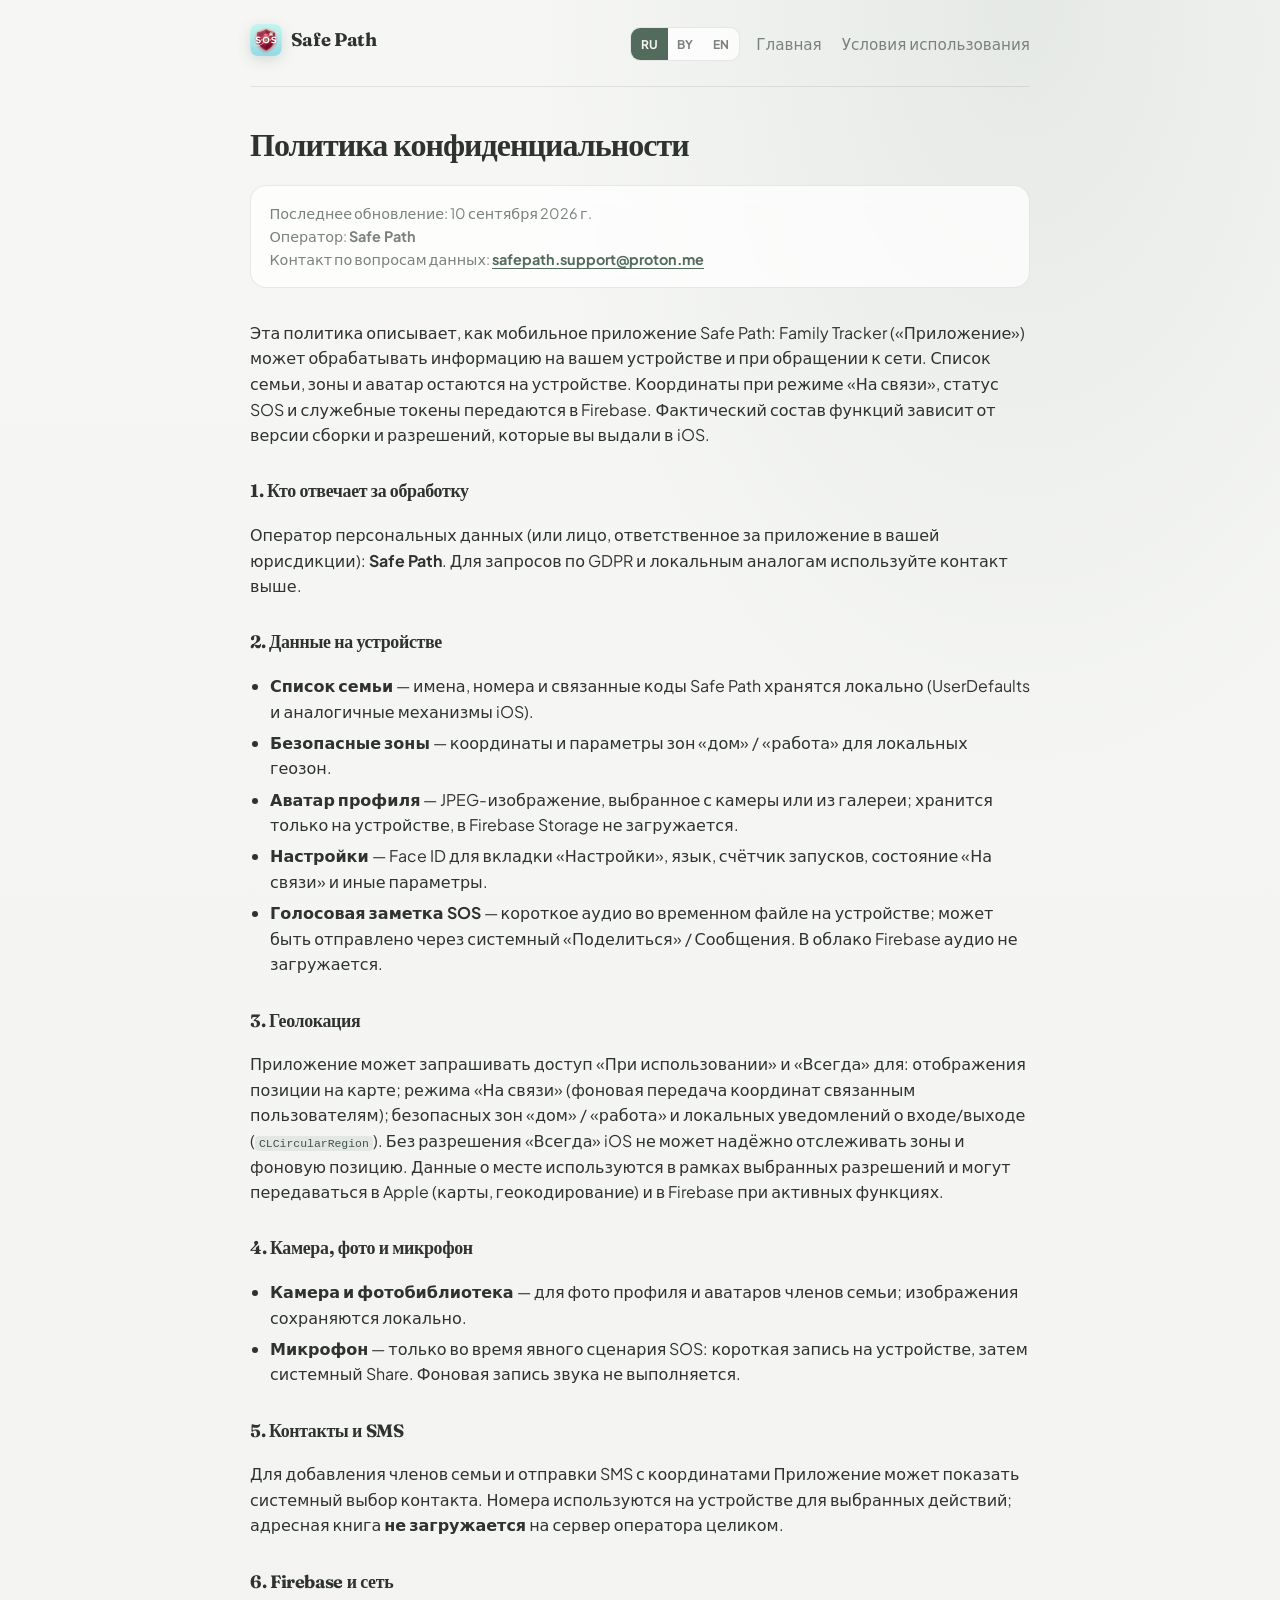
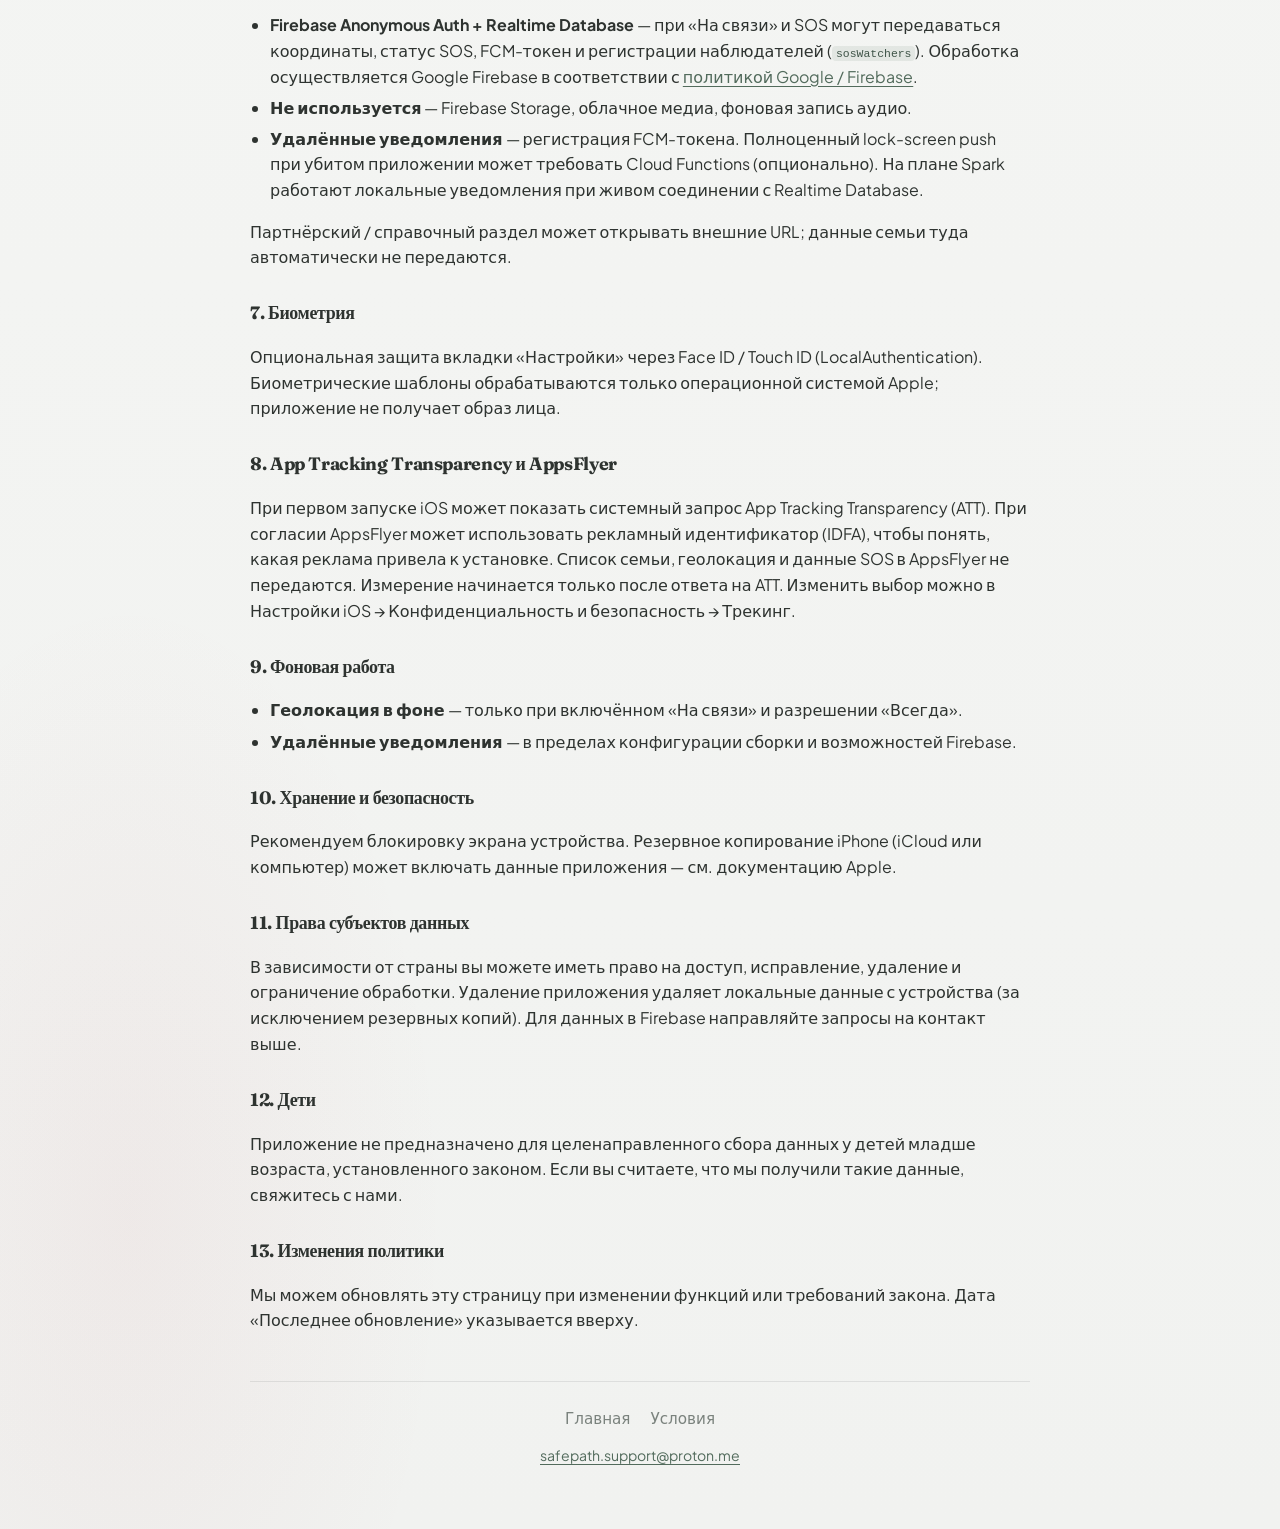
==== privacy.html @ e5365db0 "Update Safe Path site for first-stage App Store submission. Sync privacy policy, terms, and landing " ====
<!DOCTYPE html>
<html
  lang="ru"
  data-title-ru="Политика конфиденциальности — Safe Path"
  data-title-be="Палітыка канфідэнцыйнасці — Safe Path"
  data-title-en="Privacy Policy — Safe Path"
>
  <head>
    <meta charset="utf-8" />
    <meta name="viewport" content="width=device-width, initial-scale=1" />
    <meta name="theme-color" content="#526b5c" />
    <title>Политика конфиденциальности — Safe Path</title>
    <link rel="icon" type="image/png" href="assets/app-icon.png" />
    <link rel="apple-touch-icon" href="assets/app-icon.png" />
    <link rel="stylesheet" href="styles.css" />
    <script src="lang.js" defer></script>
  </head>
  <body>
    <div class="wrap legal-page">
      <header class="site-header">
        <div class="logo">
          <a href="index.html"
            ><img src="assets/app-icon.png" width="32" height="32" alt="" />
            <span>Safe Path</span></a
          >
        </div>
        <div class="header-tools">
          <div class="lang-switch" role="group" aria-label="Language">
            <button type="button" data-sp-lang-btn="ru" aria-pressed="true">RU</button>
            <button type="button" data-sp-lang-btn="be" aria-pressed="false">BY</button>
            <button type="button" data-sp-lang-btn="en" aria-pressed="false">EN</button>
          </div>
          <nav
            class="nav-inline"
            data-aria-ru="Навигация по сайту"
            data-aria-be="Навігацыя па сайце"
            data-aria-en="Site navigation"
            aria-label="Навигация по сайту"
          >
            <a href="index.html"
              ><span class="lang-ru">Главная</span><span class="lang-be" hidden>Галоўная</span
              ><span class="lang-en" hidden>Home</span></a
            >
            <a href="terms.html"
              ><span class="lang-ru">Условия использования</span
              ><span class="lang-be" hidden>Умовы выкарыстання</span
              ><span class="lang-en" hidden>Terms of Use</span></a
            >
          </nav>
        </div>
      </header>

      <main>
        <div class="lang-ru">
          <h1>Политика конфиденциальности</h1>
          <p class="meta">
            Последнее обновление: 10 сентября 2026 г.<br />
            Оператор: <strong>Safe Path</strong><br />
            Контакт по вопросам данных:
            <strong><a href="mailto:safepath.support@proton.me">safepath.support@proton.me</a></strong>
          </p>

          <p>
            Эта политика описывает, как мобильное приложение Safe Path: Family Tracker («Приложение»)
            может обрабатывать информацию на вашем устройстве и при обращении к сети. Список семьи,
            зоны и аватар остаются на устройстве. Координаты при режиме «На связи», статус SOS и
            служебные токены передаются в Firebase. Фактический состав функций зависит от версии
            сборки и разрешений, которые вы выдали в iOS.
          </p>

          <h2>1. Кто отвечает за обработку</h2>
          <p>
            Оператор персональных данных (или лицо, ответственное за приложение в вашей
            юрисдикции): <strong>Safe Path</strong>. Для запросов по GDPR и локальным аналогам
            используйте контакт выше.
          </p>

          <h2>2. Данные на устройстве</h2>
          <ul>
            <li>
              <strong>Список семьи</strong> — имена, номера и связанные коды Safe Path хранятся
              локально (UserDefaults и аналогичные механизмы iOS).
            </li>
            <li>
              <strong>Безопасные зоны</strong> — координаты и параметры зон «дом» / «работа» для
              локальных геозон.
            </li>
            <li>
              <strong>Аватар профиля</strong> — JPEG-изображение, выбранное с камеры или из
              галереи; хранится только на устройстве, в Firebase Storage не загружается.
            </li>
            <li>
              <strong>Настройки</strong> — Face&nbsp;ID для вкладки «Настройки», язык, счётчик
              запусков, состояние «На связи» и иные параметры.
            </li>
            <li>
              <strong>Голосовая заметка SOS</strong> — короткое аудио во временном файле на
              устройстве; может быть отправлено через системный «Поделиться» / Сообщения. В облако
              Firebase аудио не загружается.
            </li>
          </ul>

          <h2>3. Геолокация</h2>
          <p>
            Приложение может запрашивать доступ «При использовании» и «Всегда» для: отображения
            позиции на карте; режима «На связи» (фоновая передача координат связанным пользователям);
            безопасных зон «дом» / «работа» и локальных уведомлений о входе/выходе
            (<code>CLCircularRegion</code>). Без разрешения «Всегда» iOS не может надёжно
            отслеживать зоны и фоновую позицию. Данные о месте используются в рамках выбранных
            разрешений и могут передаваться в Apple (карты, геокодирование) и в Firebase при
            активных функциях.
          </p>

          <h2>4. Камера, фото и микрофон</h2>
          <ul>
            <li>
              <strong>Камера и фотобиблиотека</strong> — для фото профиля и аватаров членов семьи;
              изображения сохраняются локально.
            </li>
            <li>
              <strong>Микрофон</strong> — только во время явного сценария SOS: короткая запись на
              устройстве, затем системный Share. Фоновая запись звука не выполняется.
            </li>
          </ul>

          <h2>5. Контакты и SMS</h2>
          <p>
            Для добавления членов семьи и отправки SMS с координатами Приложение может показать
            системный выбор контакта. Номера используются на устройстве для выбранных действий;
            адресная книга <strong>не загружается</strong> на сервер оператора целиком.
          </p>

          <h2>6. Firebase и сеть</h2>
          <ul>
            <li>
              <strong>Firebase Anonymous Auth + Realtime Database</strong> — при «На связи» и SOS
              могут передаваться координаты, статус SOS, FCM-токен и регистрации наблюдателей
              (<code>sosWatchers</code>). Обработка осуществляется Google Firebase в соответствии с
              <a href="https://firebase.google.com/support/privacy" rel="noopener">политикой Google / Firebase</a>.
            </li>
            <li>
              <strong>Не используется</strong> — Firebase Storage, облачное медиа, фоновая запись
              аудио.
            </li>
            <li>
              <strong>Удалённые уведомления</strong> — регистрация FCM-токена. Полноценный
              lock-screen push при убитом приложении может требовать Cloud Functions (опционально).
              На плане Spark работают локальные уведомления при живом соединении с Realtime Database.
            </li>
          </ul>
          <p>
            Партнёрский / справочный раздел может открывать внешние URL; данные семьи туда
            автоматически не передаются.
          </p>

          <h2>7. Биометрия</h2>
          <p>
            Опциональная защита вкладки «Настройки» через Face&nbsp;ID / Touch&nbsp;ID
            (LocalAuthentication). Биометрические шаблоны обрабатываются только операционной
            системой Apple; приложение не получает образ лица.
          </p>

          <h2>8. App Tracking Transparency и AppsFlyer</h2>
          <p>
            При первом запуске iOS может показать системный запрос App Tracking Transparency (ATT).
            При согласии AppsFlyer может использовать рекламный идентификатор (IDFA), чтобы понять,
            какая реклама привела к установке. Список семьи, геолокация и данные SOS в AppsFlyer не
            передаются. Измерение начинается только после ответа на ATT. Изменить выбор можно в
            Настройки iOS → Конфиденциальность и безопасность → Трекинг.
          </p>

          <h2>9. Фоновая работа</h2>
          <ul>
            <li>
              <strong>Геолокация в фоне</strong> — только при включённом «На связи» и разрешении
              «Всегда».
            </li>
            <li>
              <strong>Удалённые уведомления</strong> — в пределах конфигурации сборки и возможностей
              Firebase.
            </li>
          </ul>

          <h2>10. Хранение и безопасность</h2>
          <p>
            Рекомендуем блокировку экрана устройства. Резервное копирование iPhone (iCloud или
            компьютер) может включать данные приложения — см. документацию Apple.
          </p>

          <h2>11. Права субъектов данных</h2>
          <p>
            В зависимости от страны вы можете иметь право на доступ, исправление, удаление и
            ограничение обработки. Удаление приложения удаляет локальные данные с устройства (за
            исключением резервных копий). Для данных в Firebase направляйте запросы на контакт
            выше.
          </p>

          <h2>12. Дети</h2>
          <p>
            Приложение не предназначено для целенаправленного сбора данных у детей младше возраста,
            установленного законом. Если вы считаете, что мы получили такие данные, свяжитесь с
            нами.
          </p>

          <h2>13. Изменения политики</h2>
          <p>
            Мы можем обновлять эту страницу при изменении функций или требований закона. Дата
            «Последнее обновление» указывается вверху.
          </p>
        </div>

        <div class="lang-be" hidden>
          <h1>Палітыка канфідэнцыйнасці</h1>
          <p class="meta">
            Апошняе абнаўленне: 10 верасня 2026 г.<br />
            Аператар: <strong>Safe Path</strong><br />
            Кантакт па пытаннях даных:
            <strong><a href="mailto:safepath.support@proton.me">safepath.support@proton.me</a></strong>
          </p>
          <p>
            Гэта палітыка апісвае, як мабільная праграма Safe Path: Family Tracker («Праграма»)
            можа апрацоўваць інфармацыю на вашай прыладзе і пры звароце да сеткі. Спіс сям'і, зоны
            і аватар застаюцца на прыладзе. Каардынаты пры рэжыме «На сувязі», статус SOS і
            службовыя токены перадаюцца ў Firebase.
          </p>
          <h2>1. Хто адказвае за апрацоўку</h2>
          <p>
            Аператар: <strong>Safe Path</strong>. Для запытаў па GDPR выкарыстоўвайце кантакт вышэй.
          </p>
          <h2>2. Даныя на прыладзе</h2>
          <ul>
            <li><strong>Спіс сям'і</strong> — імёны, нумары і коды Safe Path лакальна.</li>
            <li><strong>Бяспечныя зоны</strong> — каардынаты зон «дом» / «праца».</li>
            <li><strong>Аватар</strong> — толькі на прыладзе, не ў Firebase Storage.</li>
            <li><strong>Галасавая нататка SOS</strong> — часовы файл; у воблака не загружаецца.</li>
          </ul>
          <h2>3. Геалакацыя</h2>
          <p>
            Для карты, рэжыму «На сувязі» і геазон «дом» / «праца». Доступ «Заўсёды» патрэбны для
            фонавай пазіцыі і надзейнага маніторынгу зон.
          </p>
          <h2>4. Камера, фота і мікрафон</h2>
          <ul>
            <li><strong>Камера і фотатэка</strong> — для фота профілю; лакальна.</li>
            <li><strong>Мікрафон</strong> — толькі пры яўным SOS; фонавы запіс не вядзецца.</li>
          </ul>
          <h2>5. Кантакты і SMS</h2>
          <p>
            Для дадання членаў сям'і і SMS з каардынатамі. Адрасная кніга не загружаецца на сервер
            аператара цалкам.
          </p>
          <h2>6. Firebase і сетка</h2>
          <p>
            Anonymous Auth + Realtime Database для каардынат, SOS і FCM. Firebase Storage і
            воблачнае медыя не выкарыстоўваюцца. Гл. палітыку Google / Firebase.
          </p>
          <h2>7. Біяметрыя</h2>
          <p>Апцыянальная абарона «Налад» праз Face&nbsp;ID; шаблоны апрацоўвае толькі iOS.</p>
          <h2>8. ATT і AppsFlyer</h2>
          <p>
            Запыт ATT пры першым запуску. Пры згодзе AppsFlyer можа выкарыстоўваць IDFA для
            маркетынгавых вымярэнняў. Спіс сям'і, геалакацыя і SOS у AppsFlyer не перадаюцца.
          </p>
          <h2>9. Фонавая праца</h2>
          <p>Геалакацыя ў фоне — толькі пры «На сувязі» і доступе «Заўсёды».</p>
          <h2>10. Захоўванне і бяспека</h2>
          <p>Рэкамендуем блакіроўку экрана. Рэзервовае капіраванне можа ўключаць даныя праграмы.</p>
          <h2>11. Правы суб'ектаў даных</h2>
          <p>Вы можаце мець права на доступ, выпраўленне і выдаленне. Пішыце на кантакт вышэй.</p>
          <h2>12. Дзеці</h2>
          <p>Праграма не прызначана для свавольнага збору даных у дзяцей маладзей законнага ўзросту.</p>
          <h2>13. Змены палітыкі</h2>
          <p>Мы можам абнаўляць гэту старонку; дата «Апошняе абнаўленне» ўверсе.</p>
        </div>

        <div class="lang-en" hidden>
          <h1>Privacy Policy</h1>
          <p class="meta">
            Last updated: September 10, 2026<br />
            Operator: <strong>Safe Path</strong><br />
            Data inquiries:
            <strong><a href="mailto:safepath.support@proton.me">safepath.support@proton.me</a></strong>
          </p>

          <p>
            This policy describes how the Safe Path: Family Tracker mobile app (the “App”) may
            process information on your device and over the network. Your family list, zones, and
            avatar remain on the device. Coordinates while On Air is enabled, SOS status, and
            service tokens are sent to Firebase. The exact feature set depends on your build and iOS
            permissions.
          </p>

          <h2>1. Who is responsible</h2>
          <p>
            The data controller (or entity responsible for the App in your jurisdiction):
            <strong>Safe Path</strong>. For GDPR or local-equivalent requests, use the contact
            above.
          </p>

          <h2>2. On-device data</h2>
          <ul>
            <li>
              <strong>Family list</strong> — names, numbers, and Safe Path codes stored locally
              (UserDefaults and similar iOS mechanisms).
            </li>
            <li>
              <strong>Safe zones</strong> — home / work coordinates and parameters for local
              geofences.
            </li>
            <li>
              <strong>Profile avatar</strong> — JPEG from Camera or Photos; stored only on device,
              never uploaded to Firebase Storage.
            </li>
            <li>
              <strong>Settings</strong> — Face&nbsp;ID for Settings, language, launch count, On Air
              state, and related preferences.
            </li>
            <li>
              <strong>SOS voice note</strong> — short audio in a temporary file; may be sent via the
              system Share sheet / Messages. Audio is never uploaded to Firebase.
            </li>
          </ul>

          <h2>3. Location</h2>
          <p>
            The App may request When-In-Use and Always access to: show your position on the map;
            support On Air (background location sharing with linked users); home / work geofences
            and local enter/exit alerts (<code>CLCircularRegion</code>). Without Always, iOS cannot
            reliably monitor regions or background position. Location is used within your
            permissions and may be sent to Apple (Maps, geocoding) and to Firebase when those
            features run.
          </p>

          <h2>4. Camera, photos, and microphone</h2>
          <ul>
            <li>
              <strong>Camera and photo library</strong> — for profile and family avatars; images
              stay local.
            </li>
            <li>
              <strong>Microphone</strong> — only during an explicit SOS flow: short on-device
              recording, then system Share. No background audio recording.
            </li>
          </ul>

          <h2>5. Contacts and SMS</h2>
          <p>
            To add family members and send SMS with coordinates, the App may present the system
            contact picker. Numbers are used on device for the actions you choose; your address book
            is <strong>not uploaded</strong> in full to the operator’s servers.
          </p>

          <h2>6. Firebase and network</h2>
          <ul>
            <li>
              <strong>Firebase Anonymous Auth + Realtime Database</strong> — with On Air and SOS,
              coordinates, SOS status, FCM tokens, and watcher registrations
              (<code>sosWatchers</code>) may be transmitted. Processed by Google Firebase under the
              <a href="https://firebase.google.com/support/privacy" rel="noopener">Google / Firebase privacy policy</a>.
            </li>
            <li>
              <strong>Not used</strong> — Firebase Storage, cloud media, background audio capture.
            </li>
            <li>
              <strong>Remote notifications</strong> — FCM token registration. Full lock-screen push
              when the app is killed may require optional Cloud Functions. On Spark, local
              notifications work while connected to Realtime Database.
            </li>
          </ul>
          <p>
            Partner / help content may open external URLs; family data is not sent there
            automatically.
          </p>

          <h2>7. Biometrics</h2>
          <p>
            Optional Settings lock via Face&nbsp;ID / Touch&nbsp;ID (LocalAuthentication). Biometric
            templates are handled only by Apple’s OS.
          </p>

          <h2>8. App Tracking Transparency and AppsFlyer</h2>
          <p>
            On the first launch, iOS may show the App Tracking Transparency (ATT) prompt. If you
            consent, AppsFlyer may use the advertising identifier (IDFA) to measure which campaigns
            led to installs. Your family list, location, and SOS data are not sent to AppsFlyer.
            Measurement starts only after you answer ATT. Change your choice in iOS Settings →
            Privacy &amp; Security → Tracking.
          </p>

          <h2>9. Background operation</h2>
          <ul>
            <li>
              <strong>Background location</strong> — only while On Air is on and Always is granted.
            </li>
            <li>
              <strong>Remote notifications</strong> — within your build configuration and Firebase
              capabilities.
            </li>
          </ul>

          <h2>10. Retention and security</h2>
          <p>
            Use a device passcode. iCloud or computer backups may include app data — see Apple’s
            documentation.
          </p>

          <h2>11. Your rights</h2>
          <p>
            Depending on your country, you may have rights to access, correct, delete, or restrict
            processing. Deleting the App removes local data (except backups). For Firebase data,
            contact us at the address above.
          </p>

          <h2>12. Children</h2>
          <p>
            The App is not directed at knowingly collecting data from children below the legally
            required age. Contact us if you believe we received such data.
          </p>

          <h2>13. Policy changes</h2>
          <p>
            We may update this page when features or legal requirements change. The “Last updated”
            date appears at the top.
          </p>
        </div>
      </main>

      <footer class="site-footer">
        <nav
          class="nav-inline"
          data-aria-ru="Нижняя навигация"
          data-aria-be="Ніжняя навігацыя"
          data-aria-en="Footer navigation"
          aria-label="Нижняя навигация"
        >
          <a href="index.html"
            ><span class="lang-ru">Главная</span><span class="lang-be" hidden>Галоўная</span
            ><span class="lang-en" hidden>Home</span></a
          >
          <a href="terms.html"
            ><span class="lang-ru">Условия</span><span class="lang-be" hidden>Умовы</span
            ><span class="lang-en" hidden>Terms</span></a
          >
        </nav>
        <p><a href="mailto:safepath.support@proton.me">safepath.support@proton.me</a></p>
      </footer>
    </div>
  </body>
</html>
---- styles.css ----
/* Safe Path — legal pages (same brand system as home) */

@import url("https://fonts.googleapis.com/css2?family=Fraunces:opsz,wght@9..144,500;9..144,600;9..144,700&family=Plus+Jakarta+Sans:wght@400;500;600;700&display=swap");

:root {
  --bg: #f6f7f5;
  --bg-mid: #f1f2f0;
  --bg-panel: rgba(255, 255, 255, 0.72);
  --text: #2e3330;
  --text-muted: #7a827d;
  --sage: #526b5c;
  --sage-deep: #3f5448;
  --sos: #ad3842;
  --accent: #526b5c;
  --border: rgba(46, 51, 48, 0.1);
  --radius: 16px;
  --font: "Plus Jakarta Sans", "Segoe UI", system-ui, sans-serif;
  --display: "Fraunces", "Iowan Old Style", Georgia, serif;
}

*,
*::before,
*::after {
  box-sizing: border-box;
}

[hidden] {
  display: none !important;
}

html {
  scroll-behavior: smooth;
}

body {
  margin: 0;
  font-family: var(--font);
  color: var(--text);
  background:
    radial-gradient(ellipse 70% 45% at 80% 0%, rgba(82, 107, 92, 0.1) 0%, transparent 55%),
    radial-gradient(ellipse 50% 40% at 10% 90%, rgba(173, 56, 66, 0.05) 0%, transparent 50%),
    linear-gradient(180deg, var(--bg) 0%, var(--bg-mid) 100%);
  min-height: 100vh;
  line-height: 1.6;
}

a {
  color: var(--sage);
  text-decoration-thickness: 1px;
  text-underline-offset: 3px;
}

a:hover {
  color: var(--sage-deep);
}

.wrap {
  max-width: 820px;
  margin: 0 auto;
  padding: 1.5rem 1.25rem 3rem;
}

.site-header {
  display: flex;
  align-items: center;
  justify-content: space-between;
  gap: 1rem;
  flex-wrap: wrap;
  padding-bottom: 1.35rem;
  border-bottom: 1px solid var(--border);
  margin-bottom: 2rem;
}

.header-tools {
  display: flex;
  flex-wrap: wrap;
  align-items: center;
  gap: 1rem;
}

.lang-switch {
  display: inline-flex;
  border: 1px solid var(--border);
  border-radius: 10px;
  overflow: hidden;
  background: var(--bg-panel);
  backdrop-filter: blur(12px);
  flex-shrink: 0;
}

.lang-switch button {
  border: none;
  background: transparent;
  padding: 0.4rem 0.62rem;
  font: inherit;
  font-size: 0.75rem;
  font-weight: 700;
  cursor: pointer;
  color: var(--text-muted);
}

.lang-switch button:hover {
  color: var(--text);
}

.lang-switch button.lang-btn-active {
  background: var(--sage);
  color: #f6f7f5;
}

.lang-switch button:focus-visible {
  outline: 2px solid var(--sage);
  outline-offset: 2px;
}

.logo {
  font-family: var(--display);
  font-weight: 700;
  font-size: clamp(0.95rem, 2.5vw, 1.15rem);
  letter-spacing: -0.02em;
  color: var(--text);
}

.logo a {
  display: inline-flex;
  align-items: center;
  gap: 0.55rem;
  text-decoration: none;
  color: inherit;
}

.logo img {
  width: 32px;
  height: 32px;
  border-radius: 8px;
  box-shadow: 0 4px 14px rgba(82, 107, 92, 0.2);
}

.nav-inline {
  display: flex;
  gap: 1.25rem;
  flex-wrap: wrap;
  font-size: 0.95rem;
}

.nav-inline a {
  text-decoration: none;
  color: var(--text-muted);
  font-weight: 500;
}

.nav-inline a:hover {
  color: var(--text);
}

.legal-page h1 {
  font-family: var(--display);
  font-size: clamp(1.55rem, 3.5vw, 2rem);
  font-weight: 700;
  letter-spacing: -0.03em;
  margin: 0 0 0.75rem;
  color: var(--ink, var(--text));
}

.legal-page h2 {
  font-family: var(--display);
  font-size: 1.12rem;
  font-weight: 700;
  margin-top: 1.85rem;
  margin-bottom: 0.55rem;
  color: var(--text);
  letter-spacing: -0.02em;
}

.legal-page p,
.legal-page li {
  color: var(--text);
}

.legal-page ul {
  padding-left: 1.25rem;
}

.legal-page li + li {
  margin-top: 0.35rem;
}

.legal-page .meta {
  font-size: 0.9rem;
  color: var(--text-muted);
  margin-bottom: 2rem;
  padding: 1rem 1.15rem;
  border: 1px solid var(--border);
  border-radius: var(--radius);
  background: var(--bg-panel);
  backdrop-filter: blur(10px);
}

.legal-page code {
  font-size: 0.88em;
  padding: 0.1em 0.35em;
  border-radius: 4px;
  background: rgba(82, 107, 92, 0.1);
  color: var(--sage-deep);
}

.site-footer {
  margin-top: 3rem;
  padding-top: 1.5rem;
  border-top: 1px solid var(--border);
  font-size: 0.88rem;
  color: var(--text-muted);
  text-align: center;
}

.site-footer .nav-inline {
  justify-content: center;
  margin-bottom: 0.75rem;
}

@media (max-width: 520px) {
  .site-header {
    flex-direction: column;
    align-items: flex-start;
  }
}
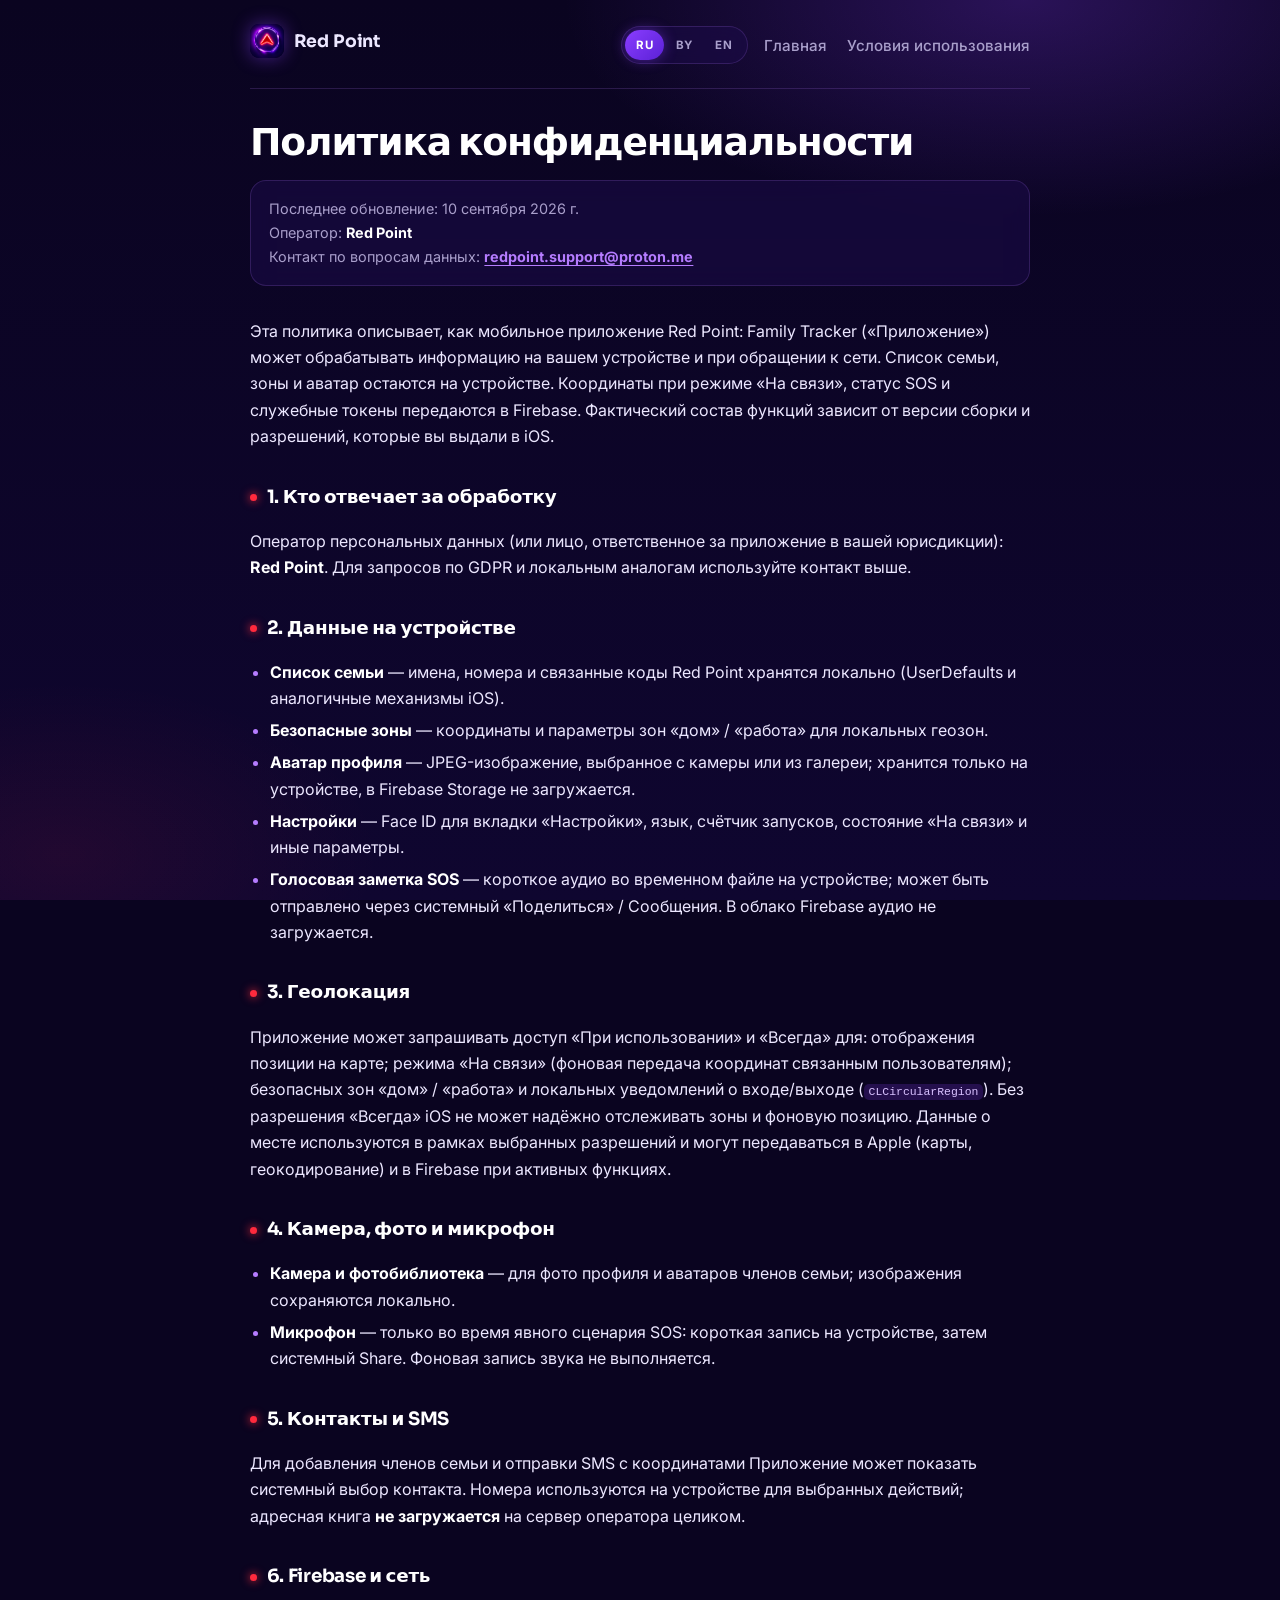
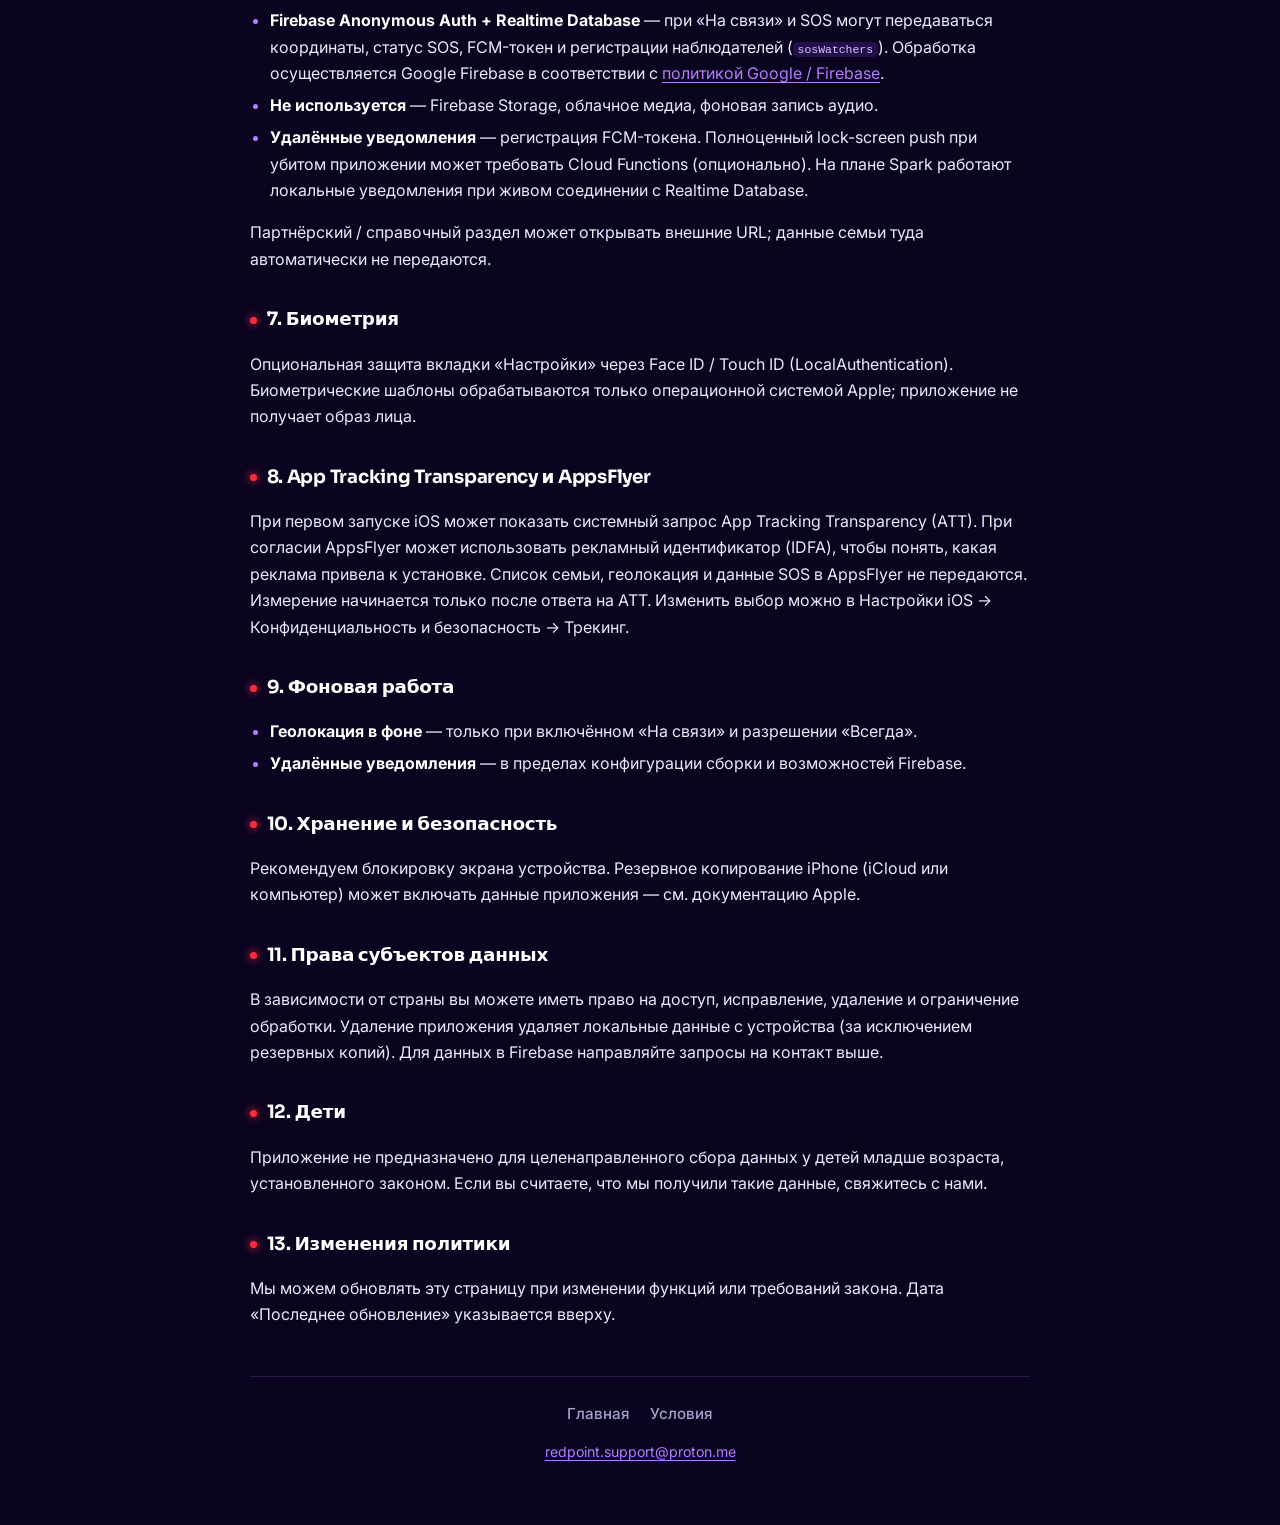
==== commit 5e410aa4: "Redesign site as Red Point: dark neon theme, new icon, updated support email" ====
--- a/privacy.html
+++ b/privacy.html
@@ -1,17 +1,17 @@
 <!DOCTYPE html>
 <html
   lang="ru"
-  data-title-ru="Политика конфиденциальности — Safe Path"
-  data-title-be="Палітыка канфідэнцыйнасці — Safe Path"
-  data-title-en="Privacy Policy — Safe Path"
+  data-title-ru="Политика конфиденциальности — Red Point"
+  data-title-be="Палітыка канфідэнцыйнасці — Red Point"
+  data-title-en="Privacy Policy — Red Point"
 >
   <head>
     <meta charset="utf-8" />
     <meta name="viewport" content="width=device-width, initial-scale=1" />
-    <meta name="theme-color" content="#526b5c" />
-    <title>Политика конфиденциальности — Safe Path</title>
-    <link rel="icon" type="image/png" href="assets/app-icon.png" />
-    <link rel="apple-touch-icon" href="assets/app-icon.png" />
+    <meta name="theme-color" content="#0a0420" />
+    <title>Политика конфиденциальности — Red Point</title>
+    <link rel="icon" type="image/png" href="assets/favicon.png" />
+    <link rel="apple-touch-icon" href="assets/apple-touch-icon.png" />
     <link rel="stylesheet" href="styles.css" />
     <script src="lang.js" defer></script>
   </head>
@@ -21,7 +21,7 @@
         <div class="logo">
           <a href="index.html"
             ><img src="assets/app-icon.png" width="32" height="32" alt="" />
-            <span>Safe Path</span></a
+            <span>Red Point</span></a
           >
         </div>
         <div class="header-tools">
@@ -55,13 +55,13 @@
           <h1>Политика конфиденциальности</h1>
           <p class="meta">
             Последнее обновление: 10 сентября 2026 г.<br />
-            Оператор: <strong>Safe Path</strong><br />
+            Оператор: <strong>Red Point</strong><br />
             Контакт по вопросам данных:
-            <strong><a href="mailto:safepath.support@proton.me">safepath.support@proton.me</a></strong>
-          </p>
-
-          <p>
-            Эта политика описывает, как мобильное приложение Safe Path: Family Tracker («Приложение»)
+            <strong><a href="mailto:redpoint.support@proton.me">redpoint.support@proton.me</a></strong>
+          </p>
+
+          <p>
+            Эта политика описывает, как мобильное приложение Red Point: Family Tracker («Приложение»)
             может обрабатывать информацию на вашем устройстве и при обращении к сети. Список семьи,
             зоны и аватар остаются на устройстве. Координаты при режиме «На связи», статус SOS и
             служебные токены передаются в Firebase. Фактический состав функций зависит от версии
@@ -71,14 +71,14 @@
           <h2>1. Кто отвечает за обработку</h2>
           <p>
             Оператор персональных данных (или лицо, ответственное за приложение в вашей
-            юрисдикции): <strong>Safe Path</strong>. Для запросов по GDPR и локальным аналогам
+            юрисдикции): <strong>Red Point</strong>. Для запросов по GDPR и локальным аналогам
             используйте контакт выше.
           </p>
 
           <h2>2. Данные на устройстве</h2>
           <ul>
             <li>
-              <strong>Список семьи</strong> — имена, номера и связанные коды Safe Path хранятся
+              <strong>Список семьи</strong> — имена, номера и связанные коды Red Point хранятся
               локально (UserDefaults и аналогичные механизмы iOS).
             </li>
             <li>
@@ -213,23 +213,23 @@
           <h1>Палітыка канфідэнцыйнасці</h1>
           <p class="meta">
             Апошняе абнаўленне: 10 верасня 2026 г.<br />
-            Аператар: <strong>Safe Path</strong><br />
+            Аператар: <strong>Red Point</strong><br />
             Кантакт па пытаннях даных:
-            <strong><a href="mailto:safepath.support@proton.me">safepath.support@proton.me</a></strong>
-          </p>
-          <p>
-            Гэта палітыка апісвае, як мабільная праграма Safe Path: Family Tracker («Праграма»)
+            <strong><a href="mailto:redpoint.support@proton.me">redpoint.support@proton.me</a></strong>
+          </p>
+          <p>
+            Гэта палітыка апісвае, як мабільная праграма Red Point: Family Tracker («Праграма»)
             можа апрацоўваць інфармацыю на вашай прыладзе і пры звароце да сеткі. Спіс сям'і, зоны
             і аватар застаюцца на прыладзе. Каардынаты пры рэжыме «На сувязі», статус SOS і
             службовыя токены перадаюцца ў Firebase.
           </p>
           <h2>1. Хто адказвае за апрацоўку</h2>
           <p>
-            Аператар: <strong>Safe Path</strong>. Для запытаў па GDPR выкарыстоўвайце кантакт вышэй.
+            Аператар: <strong>Red Point</strong>. Для запытаў па GDPR выкарыстоўвайце кантакт вышэй.
           </p>
           <h2>2. Даныя на прыладзе</h2>
           <ul>
-            <li><strong>Спіс сям'і</strong> — імёны, нумары і коды Safe Path лакальна.</li>
+            <li><strong>Спіс сям'і</strong> — імёны, нумары і коды Red Point лакальна.</li>
             <li><strong>Бяспечныя зоны</strong> — каардынаты зон «дом» / «праца».</li>
             <li><strong>Аватар</strong> — толькі на прыладзе, не ў Firebase Storage.</li>
             <li><strong>Галасавая нататка SOS</strong> — часовы файл; у воблака не загружаецца.</li>
@@ -277,13 +277,13 @@
           <h1>Privacy Policy</h1>
           <p class="meta">
             Last updated: September 10, 2026<br />
-            Operator: <strong>Safe Path</strong><br />
+            Operator: <strong>Red Point</strong><br />
             Data inquiries:
-            <strong><a href="mailto:safepath.support@proton.me">safepath.support@proton.me</a></strong>
-          </p>
-
-          <p>
-            This policy describes how the Safe Path: Family Tracker mobile app (the “App”) may
+            <strong><a href="mailto:redpoint.support@proton.me">redpoint.support@proton.me</a></strong>
+          </p>
+
+          <p>
+            This policy describes how the Red Point: Family Tracker mobile app (the “App”) may
             process information on your device and over the network. Your family list, zones, and
             avatar remain on the device. Coordinates while On Air is enabled, SOS status, and
             service tokens are sent to Firebase. The exact feature set depends on your build and iOS
@@ -293,14 +293,14 @@
           <h2>1. Who is responsible</h2>
           <p>
             The data controller (or entity responsible for the App in your jurisdiction):
-            <strong>Safe Path</strong>. For GDPR or local-equivalent requests, use the contact
+            <strong>Red Point</strong>. For GDPR or local-equivalent requests, use the contact
             above.
           </p>
 
           <h2>2. On-device data</h2>
           <ul>
             <li>
-              <strong>Family list</strong> — names, numbers, and Safe Path codes stored locally
+              <strong>Family list</strong> — names, numbers, and Red Point codes stored locally
               (UserDefaults and similar iOS mechanisms).
             </li>
             <li>
@@ -442,7 +442,7 @@
             ><span class="lang-en" hidden>Terms</span></a
           >
         </nav>
-        <p><a href="mailto:safepath.support@proton.me">safepath.support@proton.me</a></p>
+        <p><a href="mailto:redpoint.support@proton.me">redpoint.support@proton.me</a></p>
       </footer>
     </div>
   </body>
--- a/styles.css
+++ b/styles.css
@@ -1,21 +1,21 @@
-/* Safe Path — legal pages (same brand system as home) */
-
-@import url("https://fonts.googleapis.com/css2?family=Fraunces:opsz,wght@9..144,500;9..144,600;9..144,700&family=Plus+Jakarta+Sans:wght@400;500;600;700&display=swap");
+/* Red Point — legal pages (same neon-violet system as home) */
+
+@import url("https://fonts.googleapis.com/css2?family=Sora:wght@500;600;700;800&family=Inter:wght@400;500;600;700&display=swap");
 
 :root {
-  --bg: #f6f7f5;
-  --bg-mid: #f1f2f0;
-  --bg-panel: rgba(255, 255, 255, 0.72);
-  --text: #2e3330;
-  --text-muted: #7a827d;
-  --sage: #526b5c;
-  --sage-deep: #3f5448;
-  --sos: #ad3842;
-  --accent: #526b5c;
-  --border: rgba(46, 51, 48, 0.1);
+  --bg: #0a0420;
+  --bg-mid: #0f0630;
+  --bg-panel: rgba(28, 12, 74, 0.55);
+  --text: #ece7ff;
+  --text-muted: #a99fcb;
+  --violet: #8a3dff;
+  --violet-soft: #b57cff;
+  --red: #ff2a3d;
+  --border: rgba(181, 124, 255, 0.18);
   --radius: 16px;
-  --font: "Plus Jakarta Sans", "Segoe UI", system-ui, sans-serif;
-  --display: "Fraunces", "Iowan Old Style", Georgia, serif;
+  --font: "Inter", "Segoe UI", system-ui, sans-serif;
+  --display: "Sora", system-ui, sans-serif;
+  color-scheme: dark;
 }
 
 *,
@@ -37,21 +37,23 @@
   font-family: var(--font);
   color: var(--text);
   background:
-    radial-gradient(ellipse 70% 45% at 80% 0%, rgba(82, 107, 92, 0.1) 0%, transparent 55%),
-    radial-gradient(ellipse 50% 40% at 10% 90%, rgba(173, 56, 66, 0.05) 0%, transparent 50%),
+    radial-gradient(ellipse 60% 40% at 80% 0%, rgba(138, 61, 255, 0.25) 0%, transparent 60%),
+    radial-gradient(ellipse 45% 35% at 5% 95%, rgba(255, 42, 61, 0.08) 0%, transparent 55%),
     linear-gradient(180deg, var(--bg) 0%, var(--bg-mid) 100%);
+  background-attachment: fixed;
+  background-color: var(--bg);
   min-height: 100vh;
-  line-height: 1.6;
+  line-height: 1.65;
 }
 
 a {
-  color: var(--sage);
+  color: var(--violet-soft);
   text-decoration-thickness: 1px;
   text-underline-offset: 3px;
 }
 
 a:hover {
-  color: var(--sage-deep);
+  color: #fff;
 }
 
 .wrap {
@@ -81,8 +83,8 @@
 .lang-switch {
   display: inline-flex;
   border: 1px solid var(--border);
-  border-radius: 10px;
-  overflow: hidden;
+  border-radius: 999px;
+  padding: 3px;
   background: var(--bg-panel);
   backdrop-filter: blur(12px);
   flex-shrink: 0;
@@ -91,49 +93,53 @@
 .lang-switch button {
   border: none;
   background: transparent;
-  padding: 0.4rem 0.62rem;
+  padding: 0.35rem 0.7rem;
+  border-radius: 999px;
   font: inherit;
-  font-size: 0.75rem;
+  font-size: 0.72rem;
   font-weight: 700;
+  letter-spacing: 0.06em;
   cursor: pointer;
   color: var(--text-muted);
 }
 
 .lang-switch button:hover {
-  color: var(--text);
+  color: #fff;
 }
 
 .lang-switch button.lang-btn-active {
-  background: var(--sage);
-  color: #f6f7f5;
+  background: linear-gradient(135deg, var(--violet), #5b21d6);
+  color: #fff;
+  box-shadow: 0 0 14px rgba(138, 61, 255, 0.45);
 }
 
 .lang-switch button:focus-visible {
-  outline: 2px solid var(--sage);
+  outline: 2px solid var(--violet-soft);
   outline-offset: 2px;
 }
 
 .logo {
   font-family: var(--display);
   font-weight: 700;
-  font-size: clamp(0.95rem, 2.5vw, 1.15rem);
-  letter-spacing: -0.02em;
+  font-size: 1.08rem;
+  letter-spacing: -0.01em;
   color: var(--text);
 }
 
-.logo a {
+.logo a,
+.logo a:hover {
   display: inline-flex;
   align-items: center;
-  gap: 0.55rem;
+  gap: 0.6rem;
   text-decoration: none;
   color: inherit;
 }
 
 .logo img {
-  width: 32px;
-  height: 32px;
-  border-radius: 8px;
-  box-shadow: 0 4px 14px rgba(82, 107, 92, 0.2);
+  width: 34px;
+  height: 34px;
+  border-radius: 9px;
+  box-shadow: 0 0 18px rgba(138, 61, 255, 0.45);
 }
 
 .nav-inline {
@@ -150,26 +156,39 @@
 }
 
 .nav-inline a:hover {
-  color: var(--text);
+  color: #fff;
 }
 
 .legal-page h1 {
   font-family: var(--display);
-  font-size: clamp(1.55rem, 3.5vw, 2rem);
-  font-weight: 700;
+  font-size: clamp(1.7rem, 4vw, 2.35rem);
+  font-weight: 800;
+  line-height: 1.15;
   letter-spacing: -0.03em;
-  margin: 0 0 0.75rem;
-  color: var(--ink, var(--text));
+  margin: 0 0 1rem;
+  color: #fff;
 }
 
 .legal-page h2 {
   font-family: var(--display);
-  font-size: 1.12rem;
+  font-size: 1.15rem;
   font-weight: 700;
-  margin-top: 1.85rem;
-  margin-bottom: 0.55rem;
-  color: var(--text);
-  letter-spacing: -0.02em;
+  margin-top: 2rem;
+  margin-bottom: 0.6rem;
+  color: #fff;
+  letter-spacing: -0.015em;
+}
+
+.legal-page h2::before {
+  content: "";
+  display: inline-block;
+  width: 7px;
+  height: 7px;
+  margin-right: 0.6rem;
+  border-radius: 50%;
+  background: var(--red);
+  box-shadow: 0 0 8px 1px rgba(255, 42, 61, 0.7);
+  vertical-align: middle;
 }
 
 .legal-page p,
@@ -177,12 +196,20 @@
   color: var(--text);
 }
 
+.legal-page strong {
+  color: #fff;
+}
+
 .legal-page ul {
   padding-left: 1.25rem;
 }
 
 .legal-page li + li {
   margin-top: 0.35rem;
+}
+
+.legal-page li::marker {
+  color: var(--violet-soft);
 }
 
 .legal-page .meta {
@@ -198,10 +225,10 @@
 
 .legal-page code {
   font-size: 0.88em;
-  padding: 0.1em 0.35em;
-  border-radius: 4px;
-  background: rgba(82, 107, 92, 0.1);
-  color: var(--sage-deep);
+  padding: 0.1em 0.4em;
+  border-radius: 5px;
+  background: rgba(138, 61, 255, 0.2);
+  color: #d9c2ff;
 }
 
 .site-footer {
